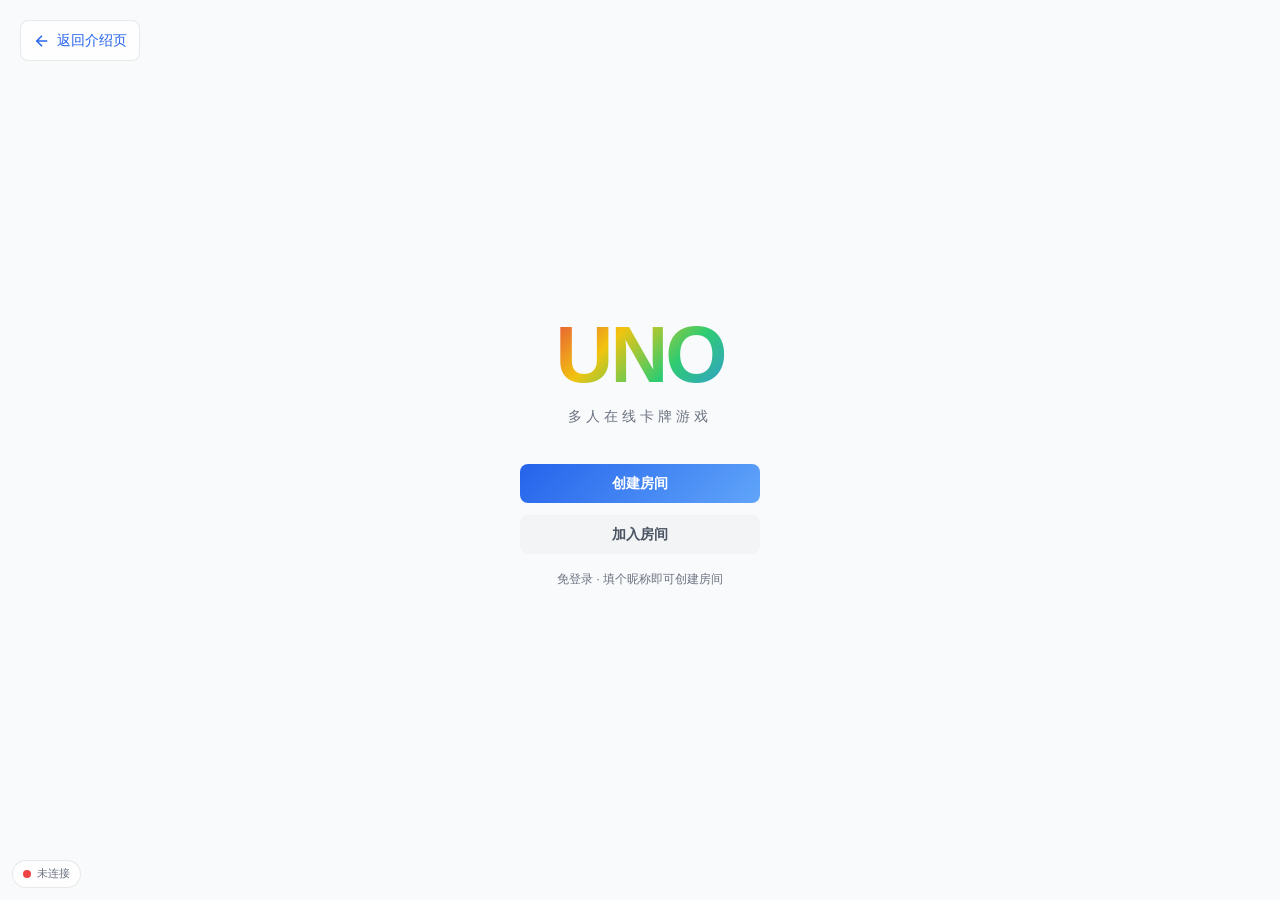
==== public/index.html @ 4d468d10 "feat: 重构为 Cloudflare Worker 结构，配置 uno.mobaixingyao.dpdns.org 域名（含 Durable Object 房间）" ====
<!DOCTYPE html>
<html lang="zh-CN">
<head>
    <script src="js/theme-preinit.js?v=1"></script>
    <link rel="stylesheet" href="css/theme-light.css?v=4">
    <link rel="stylesheet" href="css/theme-dark.css?v=7">
<meta charset="UTF-8">
<script src="js/page-load.js?v=6"></script>
<meta name="viewport" content="width=device-width, initial-scale=1.0">
<title>UNO 多人在线卡牌游戏</title>
<link rel="icon" type="image/png" href="assets/favicon.jpg">
<link rel="stylesheet" href="css/common.css?v=9">
<link rel="stylesheet" href="css/uno.css?v=2">
</head>
<body>
<div class="beijing"></div>
<div class="background"></div>

<a href="creative.html" class="page-back">
  <svg viewBox="0 0 24 24" fill="none" stroke="currentColor" stroke-width="2">
    <line x1="19" y1="12" x2="5" y2="12"/>
    <polyline points="12 19 5 12 12 5"/>
  </svg>
  <span>返回介绍页</span>
</a>

<!-- ============ START SCREEN ============ -->
<div id="startScreen" class="screen active">
  <div class="logo-container">
    <div class="logo-uno">UNO</div>
    <div class="logo-sub">多人在线卡牌游戏</div>
  </div>
  <div class="start-buttons">
    <button class="btn btn-primary" onclick="showCreateScreen()">创建房间</button>
    <button class="btn btn-secondary" onclick="showJoinScreen()">加入房间</button>
  </div>
  <div class="start-hint" id="startHint"></div>
</div>

<!-- ============ CREATE SCREEN ============ -->
<div id="createScreen" class="screen">
  <div class="uno-card">
    <div class="uno-card-title">创建房间</div>
    <div class="uno-form-group">
      <label>你的昵称</label>
      <input type="text" id="createNickname" placeholder="输入昵称" maxlength="10">
      <div class="uno-form-hint" id="createNicknameHint" style="display:none">使用注册用户名，无法修改</div>
    </div>
    <div class="uno-card-actions">
      <button class="btn btn-primary" onclick="createRoom()">创建</button>
      <button class="btn btn-secondary" onclick="showStartScreen()">返回</button>
    </div>
  </div>
</div>

<!-- ============ JOIN SCREEN ============ -->
<div id="joinScreen" class="screen">
  <div class="uno-card">
    <div class="uno-card-title">加入房间</div>
    <div class="uno-form-group">
      <label>房间代码</label>
      <input type="text" id="joinRoomCode" placeholder="输入6位房间代码" maxlength="6" style="text-transform:uppercase;letter-spacing:4px;text-align:center;font-size:1.2rem">
    </div>
    <div class="uno-form-group">
      <label>你的昵称</label>
      <input type="text" id="joinNickname" placeholder="输入昵称" maxlength="10">
      <div class="uno-form-hint" id="joinNicknameHint" style="display:none">使用注册用户名</div>
    </div>
    <div class="uno-card-actions">
      <button class="btn btn-primary" onclick="joinRoom()">加入</button>
      <button class="btn btn-secondary" onclick="showStartScreen()">返回</button>
    </div>
  </div>
</div>

<!-- ============ LOBBY SCREEN ============ -->
<div id="lobbyScreen" class="screen">
  <div class="uno-card">
    <div class="uno-card-title">游戏大厅</div>
    <div class="lobby-room-code" id="lobbyRoomCode">------</div>
    <div class="lobby-hint">将房间代码分享给好友即可加入</div>
    <div class="lobby-hint">加入房间无需注册</div>
    <button class="btn btn-copy-link" style="width:100%;margin-bottom:12px" onclick="copyRoomLink()">
      <span id="copyLinkText">复制房间链接</span>
    </button>
    <div class="lobby-players" id="lobbyPlayers"></div>
    <div class="uno-card-actions">
      <button class="btn btn-primary" id="startGameBtn" onclick="startGame()" disabled>开始游戏 (至少2人)</button>
      <button class="btn btn-danger" onclick="leaveLobby()">离开房间</button>
    </div>
  </div>
</div>

<!-- ============ GAME SCREEN ============ -->
<div id="gameScreen" class="screen">
  <div class="game-topbar">
    <a href="creative.html" class="game-back">
      <svg viewBox="0 0 24 24" fill="none" stroke="currentColor" stroke-width="2">
        <line x1="19" y1="12" x2="5" y2="12"/>
        <polyline points="12 19 5 12 12 5"/>
      </svg>
      <span>首页</span>
    </a>
    <div class="game-info">
      <div class="game-info-item">
        <span>方向:</span>
        <span class="direction-indicator" id="directionIndicator">&#10227;</span>
      </div>
      <div class="game-info-item">
        <span>当前颜色:</span>
        <span class="current-color-dot" id="currentColorDot"></span>
      </div>
      <div class="game-info-item" id="turnInfo">等待中...</div>
    </div>
    <div class="game-topbar-spacer">
      <div class="last-action" id="lastAction"></div>
      <button class="btn btn-secondary" style="padding:6px 14px;font-size:12px" onclick="leaveGame()">退出</button>
    </div>
  </div>

  <div id="spectatorBanner" class="spectator-banner" style="display:none">
    <svg viewBox="0 0 24 24" fill="none" stroke="currentColor" stroke-width="2" width="16" height="16"><path d="M1 12s4-8 11-8 11 8 11 8-4 8-11 8-11-8-11-8z"/><circle cx="12" cy="12" r="3"/></svg>
    <span>观战模式</span>
  </div>

  <div class="opponents-area" id="opponentsArea"></div>

  <div class="center-area">
    <div class="pile">
      <div class="draw-pile" id="drawPile" onclick="drawCard()">
        <div class="card card-back"></div>
        <div class="card card-back"></div>
        <div class="card card-back"></div>
      </div>
      <div class="pile-label">摸牌堆 (<span id="drawPileCount">0</span>)</div>
    </div>
    <div class="pile">
      <div class="discard-pile" id="discardPile"></div>
      <div class="pile-label">弃牌堆</div>
    </div>
  </div>

  <div class="player-area" id="playerArea">
    <div id="specHandNav" class="spec-hand-nav" style="display:none">
      <button class="spec-nav-btn" onclick="specNavPrev()" id="specNavPrevBtn">&#9664;</button>
      <span class="spec-nav-label" id="specNavLabel">玩家</span>
      <button class="spec-nav-btn" onclick="specNavNext()" id="specNavNextBtn">&#9654;</button>
    </div>
    <div class="player-hand-wrapper">
      <div class="player-hand" id="playerHand"></div>
    </div>
    <div class="player-actions">
      <button class="btn btn-uno" id="unoBtn" onclick="callUno()" disabled>UNO!</button>
    </div>
  </div>
</div>

<!-- ============ END SCREEN ============ -->
<div id="endScreen" class="screen">
  <div class="uno-card" style="text-align:center">
    <div class="uno-card-title" id="endTitle">游戏结束</div>
    <div class="end-winner" id="endWinner"></div>
    <div class="end-scores" id="endScores"></div>
    <div class="uno-card-actions">
      <button class="btn btn-primary" onclick="playAgain()">再来一局</button>
      <button class="btn btn-secondary" onclick="backToStart()">返回首页</button>
    </div>
  </div>
</div>

<!-- ============ COLOR MODAL ============ -->
<div class="color-modal-overlay" id="colorModal">
  <div class="color-modal">
    <div class="color-modal-title">选择颜色</div>
    <div class="color-choices">
      <button class="color-choice color-choice-red" onclick="chooseColor('red')">红色</button>
      <button class="color-choice color-choice-yellow" onclick="chooseColor('yellow')">黄色</button>
      <button class="color-choice color-choice-green" onclick="chooseColor('green')">绿色</button>
      <button class="color-choice color-choice-blue" onclick="chooseColor('blue')">蓝色</button>
    </div>
  </div>
</div>

<!-- ============ SPECTATOR SIDEBAR ============ -->
<div class="spectator-sidebar" id="spectatorSidebar">
  <div class="spectator-sidebar-header">
    <div class="spectator-sidebar-title">
      <svg viewBox="0 0 24 24" fill="none" stroke="currentColor" stroke-width="2" width="16" height="16"><path d="M1 12s4-8 11-8 11 8 11 8-4 8-11 8-11-8-11-8z"/><circle cx="12" cy="12" r="3"/></svg>
      观战面板
    </div>
    <button class="spectator-sidebar-close" onclick="collapseSpectatorSidebar()" title="收起面板">&#9664;</button>
  </div>
  <div class="spectator-sidebar-body" id="spectatorSidebarBody"></div>
</div>

<!-- 侧边栏展开按钮 -->
<div class="spec-sidebar-open-btn" id="specSidebarOpenBtn" onclick="expandSpectatorSidebar()" title="展开观战面板">&#9654;</div>

<!-- ============ TOAST CONTAINER ============ -->
<div class="toast-container" id="toastContainer"></div>

<!-- ============ CONNECTION STATUS ============ -->
<div class="connection-status" id="connectionStatus">
  <span class="status-dot disconnected"></span>
  <span>未连接</span>
</div>

<!-- ============ SPECTATOR VIEW TOGGLE (mobile) ============ -->
<button class="spec-view-toggle" id="specViewToggle" onclick="toggleSpectatorSidebar()" style="display:none">
  <svg viewBox="0 0 24 24" fill="none" stroke="currentColor" stroke-width="2" width="14" height="14"><path d="M1 12s4-8 11-8 11 8 11 8-4 8-11 8-11-8-11-8z"/><circle cx="12" cy="12" r="3"/></svg>
  观战
</button>

<script src="js/uno.js?v=2"></script>
<script src="js/theme.js"></script>
</body>
</html>
---- public/css/theme-light.css ----
/* =====================================================
   全站亮色主题变量
   说明：仅保存亮色调色板与主题级变量；页面布局仍在各自 CSS 中维护。
   ===================================================== */

:root,
html[data-theme="light"] {
  color-scheme: light;

  /* 主色调 - 蓝色系（common.css 组件使用） */
  --primary: #2563EB;
  --primary-dark: #1D4ED8;
  --primary-light: #60A5FA;
  --primary-bg: rgba(37, 99, 235, 0.1);

  /* legacy / article style.css 变量 */
  --primary-color: #2563EB;
  --secondary-color: #ec4899;
  --glass-bg: rgba(255, 255, 255, 0.1);
  --glass-border: rgba(255, 255, 255, 0.2);
  --shadow: 0 8px 32px rgba(0, 0, 0, 0.1);
  --bg-primary: rgba(255, 255, 255, 0.9);
  --bg-secondary: rgba(248, 248, 252, 0.95);
  --border-color: rgba(0, 0, 0, 0.1);
  --moboxsvg-color:rgb(0, 0, 0);

  /* 功能色 */
  --danger: #EF4444;
  --danger-dark: #DC2626;
  --success: #10B981;
  --warning: #F59E0B;

  /* 文字色 */
  --text-primary: #111827;
  --text-secondary: #4B5563;
  --text-muted: #6B7280;
  --text-light: #9CA3AF;

  /* 背景色 */
  --bg-page: rgba(249, 250, 251, 0.75);
  --bg-overlay: rgba(255, 255, 255, 0.497);
  --bg-mask: rgba(0, 0, 0, 0.4);
  --bg-card: rgba(255, 255, 255, 0.72);
  --bg-card-glass: rgb(255, 255, 255);
  --bg-card-solid: rgba(255, 255, 255, 0.95);
  --bg-input: rgba(255, 255, 255, 0.8);
  --bg-hover: rgba(37, 99, 235, 0.05);
  --bg-hover-strong: rgba(37, 99, 235, 0.10);

  /* 强调色 */
  --accent-blue: #60A5FA;
  --accent-purple: #2563EB;
  --accent-cyan: #25d9e7;

  /* 边框 */
  --border-light: rgba(226, 228, 228, 0.788);
  --border-default: #E5E7EB;
  --border-focus: rgba(37, 99, 235, 1);

  /* 阴影 */
  --shadow-sm: 0 1px 3px rgba(0, 0, 0, 0.05);
  --shadow-md: 0 4px 12px rgba(0, 0, 0, 0.08);
  --shadow-lg: 0 8px 32px rgba(0, 0, 0, 0.1);
  --shadow-primary: 0 4px 12px rgba(37, 99, 235, 0.35);

  /* 间距/圆角 */
  --radius-sm: 6px;
  --radius-md: 8px;
  --radius-lg: 12px;
  --radius-xl: 16px;
}
---- public/css/theme-dark.css ----
/* =====================================================
   全站暗黑模式样式
   通过 html[data-theme="dark"] 生效；跟随系统由 javascript/theme.js 决定实际 data-theme。
   ===================================================== */

html[data-theme="dark"] {
  color-scheme: dark;

  /* 主色调 - 蓝色 */
  --primary: #3B82F6;
  --primary-dark: #2563EB;
  --primary-light: #93C5FD;
  --primary-bg: rgba(59, 130, 246, 0.15);

  /* 强调色 */
  --accent-blue: #60A5FA;
  --accent-purple: #3B82F6;
  --accent-cyan: #25d9e7;

  /* legacy / article style.css 变量 */
  --primary-color: #3B82F6;
  --secondary-color: #f472b6;
  --glass-bg: rgba(10, 10, 10, 0.72);
  --glass-border: rgba(255, 255, 255, 0.1);
  --shadow: 0 8px 32px rgba(0, 0, 0, 0.3);
  --bg-primary: rgba(17, 17, 19, 0.95);
  --bg-secondary: rgba(10, 10, 10, 0.95);
  --border-color: rgba(255, 255, 255, 0.1);
  --moboxsvg-color:rgb(255, 255, 255);
  /* 功能色 */
  --danger: #f87171;
  --danger-dark: #ef4444;
  --success: #34d399;
  --warning: #fbbf24;

  /* 文字色 */
  --text-primary: #f8fafc;
  --text-secondary: #cbd5e1;
  --text-muted: #94a3b8;
  --text-light: rgba(255, 255, 255, 0.55);

  /* 背景色 - 半透明以允许背景图片透出（与亮色模式 0.75 透明度一致） */
  --bg-page: rgba(15, 23, 42, 0.85);
  --bg-mask-opacity: 0.3;
  --bg-mask: hsl(222 47% 11% / var(--bg-mask-opacity));
  --bg-overlay: var(--bg-mask);
  --bg-card: rgba(41, 44, 50, 0.877);
  --bg-card-glass: rgba(41, 44, 50, 0.904);
  --bg-card-solid: rgba(30, 41, 59, 0.8);
  --bg-input: #1E293B;
  --bg-hover: rgba(255, 255, 255, 0.06);
  --bg-hover-strong: rgba(255, 255, 255, 0.10);
  --bg-card-transparent:rgba(51, 65, 85, 0.51);

  /* 边框 */
  --border-light: rgba(255, 255, 255, 0.08);
  --border-default: rgba(255, 255, 255, 0.12);
  --border-focus: var(--primary);

  /* 阴影 */
  --shadow-sm: 0 4px 6px -1px rgb(0 0 0 / 0.18), 0 2px 4px -2px rgb(0 0 0 / 0.14);
  --shadow-md: 0 10px 15px -3px rgb(0 0 0 / 0.2), 0 4px 6px -4px rgb(0 0 0 / 0.16);
  --shadow-lg: 0 20px 25px -5px rgb(0 0 0 / 0.22), 0 8px 10px -6px rgb(0 0 0 / 0.18);
  --shadow-primary: 0 10px 15px -3px rgb(59 130 246 / 0.25);
}

html[data-theme="dark"] {
  background-color: rgb(23, 25, 28);
  color: var(--text-primary);
}

html[data-theme="dark"] body {
  background-color: rgb(23, 25, 28);
  color: var(--text-primary);
}

html[data-theme="dark"] .background::before {
  background-color: transparent;
  background-image: none;
}

html[data-theme="dark"] .background::after {
  background-color: rgba(15, 23, 42, 0.5);
  background-image: none;
}

html[data-theme="dark"] .btn-secondary {
  background-color: var(--bg-card);
  color: var(--text-secondary);
}

html[data-theme="dark"] .btn-secondary:hover {
  background-color: var(--bg-input);
}

html[data-theme="dark"] input,
html[data-theme="dark"] textarea,
html[data-theme="dark"] select {
  color: var(--text-primary);
  background-color: var(--bg-input);
  border-color: var(--border-default);
}

html[data-theme="dark"] input::placeholder,
html[data-theme="dark"] textarea::placeholder {
  color: var(--text-muted);
}

html[data-theme="dark"] ::selection {
  background: rgba(59, 130, 246, 0.35);
  color: #fff;
}

html[data-theme="dark"] ::-webkit-scrollbar-track {
  background: rgba(255, 255, 255, 0.05);
}

html[data-theme="dark"] ::-webkit-scrollbar-thumb {
  background: rgba(255, 255, 255, 0.18);
}

html[data-theme="dark"] ::-webkit-scrollbar-thumb:hover {
  background: rgba(255, 255, 255, 0.28);
}

/* 常见内容容器补强 */
html[data-theme="dark"] .card,
html[data-theme="dark"] .article-card,
html[data-theme="dark"] .comment-item,
html[data-theme="dark"] .message-card,
html[data-theme="dark"] .upload-form,
html[data-theme="dark"] .editor-preview-pane,
html[data-theme="dark"] .file-dropzone,
html[data-theme="dark"] .login-container {
  background-color: var(--bg-card);
  border-color: var(--border-default);
  color: var(--text-primary);
}

/* 文章内容区去除背景遮罩 */
html[data-theme="dark"] .article-wrapper,
html[data-theme="dark"] .article-body,
html[data-theme="dark"] .article-content,
html[data-theme="dark"] .markdown-content {
  background: transparent !important;
  border-color: transparent;
  color: var(--text-primary);
}

html[data-theme="dark"] .hljs,
html[data-theme="dark"] pre,
html[data-theme="dark"] code {
  background-color: var(--bg-input);
  color: var(--text-primary);
}

html[data-theme="dark"] blockquote {
  background: var(--primary-bg);
  border-left-color: var(--primary);
  color: var(--text-secondary);
}
---- public/css/common.css ----
/* =====================================================
   公共基础样式 - 全站通用
   包含：字体、重置、背景层、通用组件、CSS变量
   ===================================================== */

/* -------------------- CSS 变量 -------------------- */
/* 主题变量已拆分到 /css/theme-light.css 与 /css/theme-dark.css。 */

/* -------------------- 字体 -------------------- */
@font-face {
    font-family: 'Kosugi Maru';
    src: url('../assets/fonts/main-font.ttf') format('truetype');
    font-weight: normal;
    font-style: normal;
    font-display: swap;
}

/* -------------------- 基础重置 -------------------- */
* {
    margin: 0;
    padding: 0;
    box-sizing: border-box;
}

html {
    overflow-x: hidden;
}

body {
    font-family: 'Kosugi Maru', -apple-system, BlinkMacSystemFont, 'Segoe UI', Roboto, 'Helvetica Neue', Arial, sans-serif;
    min-height: 100vh;
    min-width: 100vw;
    color: var(--text-primary);
    line-height: 1.6;
    overflow-x: hidden;
    background-color: rgb(249, 250, 251);
}

a {
    color: inherit;
    text-decoration: none;
}

button {
    font-family: inherit;
}

/* -------------------- 背景层 -------------------- */
.beijing {
    position: fixed;
    top: 0;
    left: 0;
    width: 100%;
    height: 100%;
    background-size: cover;
    background-position: center;
    background-repeat: no-repeat;
    z-index: -3;
    pointer-events: none;
}

.background {
    position: fixed;
    top: 0;
    left: 0;
    width: 100%;
    height: 100%;
    z-index: -1;
    pointer-events: none;
}

.background::before {
    content: '';
    position: absolute;
    top: 0;
    left: 0;
    width: 100%;
    height: 100%;
    background-color: var(--bg-overlay);
    z-index: -2;
    transition: background-color 0.3s ease;
}

.background::after {
    content: '';
    position: absolute;
    top: 0;
    left: 0;
    width: 100%;
    height: 100%;
    background: var(--bg-page);
    z-index: -1;
    transition: background-color 0.3s ease;
}

/* -------------------- 通用工具类 -------------------- */
.hidden {
    display: none !important;
}

/* -------------------- 页面头部 -------------------- */
.page-header {
    display: flex;
    align-items: center;
    justify-content: space-between;
    gap: 16px;
    margin-bottom: 24px;
    padding: 16px 20px;
    background-color: var(--bg-card);
    border-radius: var(--radius-md);
    border: 2px solid var(--border-light);
}

.page-title {
    font-size: 1.5rem;
    font-weight: 700;
    color: var(--text-primary);
    text-align: center;
}

.back-link {
    display: inline-flex;
    align-items: center;
    gap: 6px;
    color: var(--primary);
    font-size: 0.9rem;
    font-weight: 500;
    padding: 8px 12px;
    border-radius: var(--radius-md);
    transition: color 0.2s ease, background-color 0.2s ease;
}

.back-link svg {
    width: 18px;
    height: 18px;
}

.back-link:hover {
    color: var(--primary-dark);
    background-color: var(--primary-bg);
}

/* -------------------- 通用按钮 -------------------- */
.btn {
    display: inline-flex;
    align-items: center;
    justify-content: center;
    gap: 6px;
    padding: 10px 18px;
    border: none;
    border-radius: var(--radius-md);
    font-size: 0.9rem;
    font-weight: 600;
    cursor: pointer;
    transition: transform 0.2s ease, box-shadow 0.2s ease, background-color 0.2s ease;
}

.btn:hover {
    transform: translateY(-1px);
}

.btn svg {
    width: 18px;
    height: 18px;
}

.btn-primary {
    background: linear-gradient(135deg, var(--primary), var(--primary-light));
    color: #fff;
}

.btn-primary:hover {
    box-shadow: var(--shadow-primary);
}

.btn-danger {
    background-color: var(--danger);
    color: #fff;
}

.btn-danger:hover {
    background-color: var(--danger-dark);
}

.btn-secondary {
    background-color: rgba(243, 244, 246, 1);
    color: var(--text-secondary);
}

.btn-secondary:hover {
    background-color: rgba(229, 231, 235, 1);
}

/* 图标按钮 */
.btn-icon {
    display: inline-flex;
    align-items: center;
    justify-content: center;
    width: 36px;
    height: 36px;
    border: none;
    border-radius: var(--radius-md);
    cursor: pointer;
    transition: background-color 0.2s ease;
}

.btn-icon svg {
    width: 18px;
    height: 18px;
}

.btn-icon-edit {
    background-color: var(--primary-bg);
    color: var(--primary);
}

.btn-icon-edit:hover {
    background-color: color-mix(in srgb, var(--primary) 20%, transparent);
}

.btn-icon-delete {
    background-color: rgba(239, 68, 68, 0.1);
    color: var(--danger);
}

.btn-icon-delete:hover {
    background-color: rgba(239, 68, 68, 0.2);
}

/* -------------------- 通用表单 -------------------- */
.form-group {
    margin-bottom: 16px;
}

.form-group label {
    display: block;
    font-size: 0.85rem;
    font-weight: 600;
    color: var(--text-secondary);
    margin-bottom: 6px;
}

.form-input,
.form-textarea {
    width: 100%;
    padding: 10px 12px;
    border: 2px solid var(--border-light);
    border-radius: var(--radius-md);
    font-size: 0.9rem;
    font-family: inherit;
    color: var(--text-primary);
    background-color: var(--bg-input);
    outline: none;
    transition: border-color 0.2s ease, box-shadow 0.2s ease;
}

.form-input:focus,
.form-textarea:focus {
    border-color: var(--border-focus);
    box-shadow: 0 0 0 3px color-mix(in srgb, var(--primary) 15%, transparent);
}

.form-textarea {
    resize: vertical;
    min-height: 120px;
}

/* -------------------- 通用卡片容器 -------------------- */
.card {
    background-color: var(--bg-card);
    border-radius: var(--radius-lg);
    border: 2px solid var(--border-light);
    box-shadow: var(--shadow-md);
    overflow: hidden;
}

/* -------------------- 通用表格 -------------------- */
.data-table {
    width: 100%;
    border-collapse: collapse;
}

.data-table thead {
    background-color: var(--primary-bg);
}

.data-table th {
    padding: 14px 16px;
    text-align: left;
    font-size: 0.85rem;
    font-weight: 600;
    color: var(--primary);
    border-bottom: 2px solid var(--border-light);
}

.data-table td {
    padding: 12px 16px;
    border-bottom: 1px solid var(--border-default);
    vertical-align: middle;
}

.data-table tbody tr:hover {
    background-color: var(--bg-hover);
}

.data-table tbody tr:last-child td {
    border-bottom: none;
}

/* -------------------- 通用弹窗 -------------------- */
.modal-overlay {
    position: fixed;
    top: 0;
    left: 0;
    width: 100%;
    height: 100%;
    background-color: rgba(10, 10, 10, 0.6);
    display: flex;
    align-items: center;
    justify-content: center;
    z-index: 1000;
    padding: 20px;
}

.modal-content {
    background-color: var(--bg-card-solid);
    border-radius: var(--radius-lg);
    border: 2px solid var(--border-light);
    width: 100%;
    max-width: 600px;
    max-height: 90vh;
    overflow-y: auto;
    box-shadow: var(--shadow-lg);
}

.modal-small {
    max-width: 400px;
}

.modal-header {
    display: flex;
    align-items: center;
    justify-content: space-between;
    padding: 16px 20px;
    border-bottom: 1px solid var(--border-default);
}

.modal-header h2 {
    font-size: 1.1rem;
    font-weight: 600;
    color: var(--text-primary);
}

.modal-close {
    display: flex;
    align-items: center;
    justify-content: center;
    width: 32px;
    height: 32px;
    border: none;
    background: transparent;
    cursor: pointer;
    color: var(--text-muted);
    border-radius: var(--radius-md);
    transition: background-color 0.2s ease;
}

.modal-close:hover {
    background-color: var(--bg-hover);
}

.modal-close svg {
    width: 20px;
    height: 20px;
}

.modal-actions {
    display: flex;
    justify-content: flex-end;
    gap: 10px;
    padding: 16px 20px;
    border-top: 1px solid var(--border-default);
}

.modal-text {
    padding: 20px;
    font-size: 0.9rem;
    color: var(--text-muted);
}

/* -------------------- 通用空状态/加载 -------------------- */
.empty-state {
    text-align: center;
    padding: 60px 20px;
    background-color: var(--bg-card);
    border-radius: var(--radius-lg);
    border: 2px solid var(--border-light);
}

.empty-state svg {
    width: 64px;
    height: 64px;
    color: var(--text-light);
    margin-bottom: 16px;
}

.empty-state p {
    font-size: 1rem;
    color: var(--text-muted);
    margin-bottom: 16px;
}

.loading-spinner {
    width: 40px;
    height: 40px;
    border: 3px solid color-mix(in srgb, var(--primary) 20%, transparent);
    border-top-color: var(--primary);
    border-radius: 50%;
    animation: spin 1s linear infinite;
    margin: 0 auto 16px;
}

@keyframes spin {
    to { transform: rotate(360deg); }
}

/* -------------------- 页面加载效果 -------------------- */
/* 顶部进度条 */
.page-loading-bar {
    position: fixed;
    top: 0;
    left: 0;
    width: 0%;
    height: 3px;
    background: linear-gradient(90deg, var(--primary), var(--primary-light), var(--primary));
    background-size: 200% 100%;
    z-index: 99999;
    transition: width 0.3s ease;
    box-shadow: 0 0 8px color-mix(in srgb, var(--primary) 50%, transparent);
}

.page-loading-bar.loading {
    width: 70%;
    transition: width 1.2s cubic-bezier(0.4, 0, 0.2, 1);
    animation: page-loading-shimmer 1.5s linear infinite;
}

.page-loading-bar.finishing {
    width: 100%;
    transition: width 0.3s ease;
    animation: none;
}

.page-loading-bar.done {
    opacity: 0;
    transition: opacity 0.4s ease 0.1s;
    animation: none;
}

@keyframes page-loading-shimmer {
    0% { background-position: 200% 0; }
    100% { background-position: -200% 0; }
}

/* 内容元素入场/退场动画（统一：opacity 50%→100% + 轻微上移，非线性缓动，≤1s） */

/* 加载阶段立即隐藏 body 下所有主要内容，避免脚本标记前的闪烁 */
html[data-page-state="loading"] body > :not(.beijing):not(.background):not(.dock-nav):not(.page-loading-bar):not(script):not(style):not(link) {
    opacity: 0;
}

.page-transition-target {
    transition: opacity 0.6s cubic-bezier(0.22, 1, 0.36, 1),
                transform 0.6s cubic-bezier(0.22, 1, 0.36, 1);
}

html[data-page-state="revealing"] .page-transition-target {
    opacity: 0.5;
    transform: translateY(16px);
}

html[data-page-state="revealing"] .page-transition-target.is-revealed {
    opacity: 1;
    transform: translateY(0);
}

html[data-page-state="ready"] .page-transition-target {
    opacity: 1;
    transform: translateY(0);
}

html[data-page-state="leaving"] .page-transition-target {
    opacity: 0;
    transform: translateY(-16px);
    transition: opacity 0.2s cubic-bezier(0.22, 1, 0.36, 1),
                transform 0.2s cubic-bezier(0.22, 1, 0.36, 1);
}

/* 保留旧类名兼容，避免外部依赖 page-fadein 的页面失效 */
@keyframes page-fadein-anim {
    from {
        opacity: 0.5;
        transform: translateY(16px);
    }
    to {
        opacity: 1;
        transform: translateY(0);
    }
}

.page-fadein {
    animation: page-fadein-anim 0.6s cubic-bezier(0.22, 1, 0.36, 1) both;
}

/* -------------------- 减少动画偏好 -------------------- */
@media (prefers-reduced-motion: reduce) {
    .page-loading-bar,
    .page-loading-bar.loading,
    .page-loading-bar.finishing {
        animation: none !important;
        transition: width 0.15s ease !important;
    }

    .page-loading-bar.done {
        transition: opacity 0.1s ease !important;
    }

    .page-fadein {
        animation: none !important;
        opacity: 1 !important;
        transform: none !important;
    }

    html[data-page-state="loading"] body > :not(.beijing):not(.background):not(.dock-nav):not(.page-loading-bar):not(script):not(style):not(link),
    .page-transition-target,
    html[data-page-state="revealing"] .page-transition-target,
    html[data-page-state="revealing"] .page-transition-target.is-revealed,
    html[data-page-state="ready"] .page-transition-target,
    html[data-page-state="leaving"] .page-transition-target {
        transform: none !important;
        transition: opacity 0.15s ease !important;
    }
}

/* -------------------- 响应式 -------------------- */
@media (max-width: 768px) {
    .page-header {
        flex-wrap: wrap;
        gap: 12px;
    }

    .page-title {
        order: -1;
        width: 100%;
        margin-bottom: 4px;
    }

    .modal-content {
        max-width: 100%;
        margin: 10px;
    }
}
---- public/css/uno.css ----
/* ===================== UNO 特有样式 - 与全站风格一致 ===================== */
:root{
  --uno-red:#E74C3C;
  --uno-yellow:#F1C40F;
  --uno-green:#2ECC71;
  --uno-blue:#3498DB;
  --spectator-sidebar-left:8px;
  --spectator-sidebar-width:260px;
  --spectator-sidebar-gap:16px;
}

html,body{width:100%;height:100%;overflow:hidden}
body{font-family:'Kosugi Maru',-apple-system,BlinkMacSystemFont,'Segoe UI','PingFang SC','Microsoft YaHei',sans-serif}

button,input{font-family:inherit;outline:none}
input{width:100%;padding:10px 12px;border:2px solid var(--border-light);border-radius:var(--radius-md);font-size:0.95rem;color:var(--text-primary);background-color:var(--bg-input);transition:border-color 0.2s ease,box-shadow 0.2s ease}
input:focus{border-color:var(--border-focus);box-shadow:0 0 0 3px rgba(37,99,235,0.15);background-color:var(--bg-input)}
input::placeholder{color:var(--text-light)}
input[readonly]{background-color:var(--bg-card);color:var(--text-muted);cursor:not-allowed;border-color:var(--border-light)}
input[readonly]:focus{border-color:var(--border-light);box-shadow:none}

/* 表单提示 */
.uno-form-hint{font-size:0.75rem;color:var(--text-muted);margin-top:6px}

/* 开始界面提示 */
.start-hint{font-size:0.78rem;color:var(--text-muted);text-align:center;margin-top:16px;line-height:1.5}

/* 页面容器 */
.page-container{position:absolute;inset:0;display:flex;align-items:center;justify-content:center;padding:20px}

/* 返回链接 */
.page-back{position:fixed;top:20px;left:20px;z-index:100;display:inline-flex;align-items:center;gap:6px;color:var(--primary);font-size:0.9rem;font-weight:500;padding:8px 12px;border-radius:var(--radius-md);background-color:var(--bg-card);border:1px solid var(--border-light);transition:all 0.2s ease}
.page-back:hover{background-color:var(--primary-bg);color:var(--primary-dark)}
.page-back svg{width:18px;height:18px}

/* 屏幕切换 */
.screen{position:absolute;inset:0;display:flex;flex-direction:column;align-items:center;justify-content:center;transition:opacity 0.3s ease,transform 0.3s ease;opacity:0;pointer-events:none;transform:scale(0.98)}
.screen.active{opacity:1;pointer-events:auto;transform:scale(1)}

/* 卡片面板 */
.uno-card{background-color:var(--bg-card);border:2px solid var(--border-light);border-radius:var(--radius-xl);padding:40px;width:420px;max-width:90vw;box-shadow:var(--shadow-md);backdrop-filter:blur(10px);-webkit-backdrop-filter:blur(10px)}
.uno-card-title{font-size:1.4rem;font-weight:700;color:var(--text-primary);margin-bottom:24px;text-align:center}
.uno-card-actions{display:flex;flex-direction:column;gap:12px}

/* Logo */
.logo-container{text-align:center;margin-bottom:36px}
.logo-uno{font-size:80px;font-weight:900;letter-spacing:-3px;background:linear-gradient(135deg,var(--uno-red),var(--uno-yellow),var(--uno-green),var(--uno-blue));-webkit-background-clip:text;-webkit-text-fill-color:transparent;background-clip:text;line-height:1.1}
.logo-sub{font-size:14px;color:var(--text-muted);margin-top:6px;letter-spacing:4px;text-transform:uppercase}

/* 表单 */
.uno-form-group{margin-bottom:18px}
.uno-form-group label{display:block;font-size:0.85rem;font-weight:600;color:var(--text-secondary);margin-bottom:6px}

/* 大厅 */
.lobby-room-code{font-size:32px;font-weight:800;color:var(--primary);text-align:center;margin:16px 0;letter-spacing:4px;user-select:all}
.lobby-hint{font-size:13px;color:var(--text-muted);text-align:center;margin-bottom:20px}
.lobby-players{display:flex;flex-direction:column;gap:8px;margin-bottom:20px}
.lobby-player{display:flex;align-items:center;gap:12px;padding:10px 14px;background-color:var(--bg-input);border-radius:var(--radius-md);border:1px solid var(--border-light)}
.lobby-player-avatar{width:36px;height:36px;border-radius:50%;display:flex;align-items:center;justify-content:center;font-weight:700;font-size:14px;color:#fff;flex-shrink:0}
.lobby-player-name{font-size:14px;font-weight:500;color:var(--text-primary)}
.lobby-player-tag{font-size:11px;color:var(--primary);margin-left:auto;font-weight:600}
.btn-copy-link{background-color:var(--primary-bg);color:var(--primary);border:1px solid var(--primary-light)}
.btn-copy-link:hover{background-color:var(--primary);color:#fff;border-color:var(--primary)}

/* 观战横幅 */
.spectator-banner{display:flex;align-items:center;justify-content:center;gap:6px;padding:6px 16px;background-color:var(--primary-bg);color:var(--primary);border:1px solid var(--primary-light);border-radius:var(--radius-md);font-size:0.85rem;font-weight:600;flex-shrink:0}

/* 观战者侧边栏 */
.spectator-sidebar{position:fixed;left:var(--spectator-sidebar-left);top:64px;bottom:32px;width:var(--spectator-sidebar-width);background-color:var(--bg-card-solid);border:2px solid var(--border-light);border-radius:var(--radius-xl);z-index:80;display:none;flex-direction:column;overflow:hidden;box-shadow:var(--shadow-lg)}
.spectator-sidebar.visible{display:flex;transition:transform 0.25s ease,opacity 0.25s ease;transform:translateX(0);opacity:1}
.spectator-sidebar.collapsed{transform:translateX(calc(-100% - 16px));opacity:0}
.spectator-sidebar-header{padding:16px 14px;border-bottom:1px solid var(--border-light);display:flex;align-items:center;justify-content:space-between;flex-shrink:0}
.spectator-sidebar-title{font-size:14px;font-weight:700;color:var(--text-primary);display:flex;align-items:center;gap:6px}
.spectator-sidebar-close{background:none;border:none;color:var(--text-muted);cursor:pointer;font-size:18px;padding:2px 6px;border-radius:4px;transition:all 0.15s}
.spectator-sidebar-close:hover{background-color:var(--bg-input);color:var(--text-primary)}
.spectator-sidebar-body{flex:1;overflow-y:auto;padding:12px 0;scrollbar-width:thin;scrollbar-color:var(--border-light) transparent}
.spectator-sidebar-body::-webkit-scrollbar{width:4px}
.spectator-sidebar-body::-webkit-scrollbar-thumb{background:var(--border-light);border-radius:2px}
.spec-player-section{padding:16px 12px;border-bottom:1px solid var(--border-light)}
.spec-player-section:first-child{padding-top:12px}
.spec-player-header{display:flex;align-items:center;gap:8px;margin-bottom:12px;padding:6px 8px;border-radius:var(--radius-md);transition:all 0.15s;border:2px solid transparent}
.spec-player-header.selected{border-color:var(--primary);background-color:var(--primary-bg)}
.spec-player-avatar{width:28px;height:28px;border-radius:50%;display:flex;align-items:center;justify-content:center;font-weight:700;font-size:12px;color:#fff;flex-shrink:0}
.spec-player-name{font-size:13px;font-weight:600;color:var(--text-primary);flex:1;overflow:hidden;text-overflow:ellipsis;white-space:nowrap}
.spec-player-count{font-size:11px;color:var(--text-muted);font-weight:600}
.spec-player-active-dot{width:8px;height:8px;border-radius:50%;background:var(--success);flex-shrink:0;display:none}
.spec-player-header.active-turn .spec-player-active-dot{display:block;animation:pulse-uno 1s infinite}
.spec-player-cards{display:flex;flex-wrap:wrap;gap:6px;padding:2px 8px}
.spec-player-cards .card{width:36px;height:52px;border-radius:4px;font-size:0}
.spec-player-cards .card .card-value{font-size:14px}
.spec-player-cards .card .card-icon{font-size:11px}
.spec-player-cards .card .card-value-small,.spec-player-cards .card .card-value-small-br{display:none}

/* 侧边栏展开按钮（收缩时显示） */
.spec-sidebar-open-btn{position:fixed;left:8px;top:50%;transform:translateY(-50%);z-index:79;display:none;align-items:center;justify-content:center;width:32px;height:64px;background-color:var(--bg-card);border:1px solid var(--border-light);border-radius:0 var(--radius-md) var(--radius-md) 0;cursor:pointer;box-shadow:var(--shadow-md);transition:all 0.2s;color:var(--primary);font-size:16px}
.spec-sidebar-open-btn:hover{background-color:var(--primary-bg);width:36px}
.spec-sidebar-open-btn.visible{display:flex}

/* 观战者视角切换按钮（移动端） */
.spec-view-toggle{position:fixed;left:8px;bottom:48px;z-index:90;display:none;align-items:center;gap:4px;padding:8px 12px;background-color:var(--bg-card);border:1px solid var(--border-light);border-radius:var(--radius-md);font-size:12px;font-weight:600;color:var(--primary);cursor:pointer;box-shadow:var(--shadow-md);transition:all 0.2s}
.spec-view-toggle:hover{background-color:var(--primary-bg)}
.spec-view-toggle.active{background-color:var(--primary);color:#fff;border-color:var(--primary)}

/* 观战者手牌区域视角切换 */
.spec-hand-nav{display:flex;align-items:center;gap:8px;width:100%;justify-content:center}
.spec-nav-btn{display:flex;align-items:center;justify-content:center;width:36px;height:36px;border-radius:50%;background-color:var(--bg-card);border:2px solid var(--border-light);cursor:pointer;transition:all 0.15s;color:var(--text-secondary);font-size:18px;flex-shrink:0}
.spec-nav-btn:hover{background-color:var(--primary-bg);border-color:var(--primary);color:var(--primary)}
.spec-nav-btn:active{transform:scale(0.92)}
.spec-nav-label{font-size:13px;font-weight:600;color:var(--primary);min-width:80px;text-align:center}

/* 游戏屏幕 - 观战模式偏移 */
#gameScreen.spec-mode{padding-left:calc(var(--spectator-sidebar-left) + var(--spectator-sidebar-width) + var(--spectator-sidebar-gap));padding-top:12px}
#gameScreen.spec-mode.spec-sidebar-collapsed{padding-left:0}
#gameScreen.spec-mode .game-topbar{position:relative;z-index:85;min-height:40px}


/* 游戏屏幕 */
#gameScreen{padding:12px 20px 16px;justify-content:space-between;gap:0}

/* 开始页面按钮组 */
.start-buttons{display:flex;flex-direction:column;gap:12px;width:240px;max-width:90vw}

/* 玩家操作区 */
.player-actions{display:flex;justify-content:center;gap:8px;padding:4px 0}

/* 顶部栏 */
.game-topbar{display:flex;align-items:center;gap:14px;width:100%;padding:4px 0;flex-shrink:0}
.game-back{display:inline-flex;align-items:center;gap:4px;color:var(--primary);font-size:0.85rem;font-weight:500;padding:6px 10px;border-radius:var(--radius-md);background-color:var(--bg-card);border:1px solid var(--border-light);text-decoration:none;transition:all 0.2s ease;flex-shrink:0}
.game-back:hover{background-color:var(--primary-bg);color:var(--primary-dark)}
.game-back svg{width:16px;height:16px}
.game-info{display:flex;align-items:center;gap:14px;font-size:13px;color:var(--text-secondary);flex-wrap:wrap}
.game-topbar-spacer{margin-left:auto;display:flex;align-items:center;gap:10px}
.game-info-item{display:flex;align-items:center;gap:4px}
.direction-indicator{display:inline-flex;align-items:center;justify-content:center;width:28px;height:28px;border-radius:50%;background-color:var(--bg-input);border:1px solid var(--border-light);font-size:16px;color:var(--text-primary);transition:transform 0.5s ease}
.direction-indicator.ccw{transform:scaleX(-1)}
.current-color-dot{width:20px;height:20px;border-radius:50%;border:2px solid var(--border-default);transition:background 0.3s}
.last-action{font-size:12px;color:var(--warning);font-weight:500;max-width:220px;overflow:hidden;text-overflow:ellipsis;white-space:nowrap}

/* 对手区域 */
.opponents-area{display:flex;justify-content:center;gap:20px;width:100%;flex-shrink:0;min-height:90px;flex-wrap:wrap;padding:8px 0}
.opponent{display:flex;flex-direction:column;align-items:center;gap:4px;padding:10px 14px;border-radius:var(--radius-md);background-color:var(--bg-card);border:2px solid var(--border-light);transition:all 0.2s ease;position:relative}
.opponent.active-turn{border-color:var(--primary);box-shadow:0 0 0 2px rgba(37,99,235,0.2)}
.opponent-name{font-size:12px;color:var(--text-secondary);font-weight:500;max-width:90px;overflow:hidden;text-overflow:ellipsis;white-space:nowrap}
.opponent-cards{display:flex;justify-content:center}
.opponent-card-back{width:26px;height:38px;background-color:var(--bg-input);border-radius:4px;border:1px solid var(--border-light);margin-left:-8px;position:relative}
.opponent-card-back:first-child{margin-left:0}
.opponent-card-count{font-size:11px;color:var(--text-muted);font-weight:600}
.opponent-uno-badge{position:absolute;top:-5px;right:-5px;background:var(--danger);color:#fff;font-size:9px;font-weight:800;padding:2px 5px;border-radius:8px;animation:pulse-uno 1s infinite}
@keyframes pulse-uno{0%,100%{transform:scale(1)}50%{transform:scale(1.15)}}

/* 中央区域 */
.center-area{display:flex;align-items:center;justify-content:center;gap:32px;flex-shrink:0}
.pile{display:flex;flex-direction:column;align-items:center;gap:8px}
.pile-label{font-size:12px;color:var(--text-muted)}
.draw-pile{position:relative;cursor:pointer;transition:transform 0.2s ease;width:70px;height:100px}
.draw-pile:hover{transform:scale(1.05)}
.draw-pile:active{transform:scale(0.97)}
.draw-pile .card{position:absolute;top:0;left:0}
.draw-pile .card:nth-child(1){top:3px;left:3px}
.draw-pile .card:nth-child(2){top:1px;left:1px}
.discard-pile{position:relative;width:70px;height:100px}
.discard-pile .card{position:absolute;top:0;left:0}

/* 卡牌 */
.card{width:70px;height:100px;border-radius:8px;position:relative;display:flex;align-items:center;justify-content:center;font-weight:800;user-select:none;transition:transform 0.15s ease,box-shadow 0.15s ease;flex-shrink:0;box-shadow:var(--shadow-sm)}
.card-red{background:var(--uno-red);color:#fff}
.card-yellow{background:var(--uno-yellow);color:#1a1a1a}
.card-green{background:var(--uno-green);color:#fff}
.card-blue{background:var(--uno-blue);color:#fff}
.card-wild{background:linear-gradient(135deg,var(--uno-red) 25%,var(--uno-yellow) 25%,var(--uno-yellow) 50%,var(--uno-green) 50%,var(--uno-green) 75%,var(--uno-blue) 75%);color:#fff}
/* 暗黑模式下全站主题会覆盖通用 .card 背景；UNO 牌面颜色必须保持原样 */
html[data-theme="dark"] .card.card-red{background:var(--uno-red)!important;color:#fff!important}
html[data-theme="dark"] .card.card-yellow{background:var(--uno-yellow)!important;color:#1a1a1a!important}
html[data-theme="dark"] .card.card-green{background:var(--uno-green)!important;color:#fff!important}
html[data-theme="dark"] .card.card-blue{background:var(--uno-blue)!important;color:#fff!important}
html[data-theme="dark"] .card.card-wild{background:linear-gradient(135deg,var(--uno-red) 25%,var(--uno-yellow) 25%,var(--uno-yellow) 50%,var(--uno-green) 50%,var(--uno-green) 75%,var(--uno-blue) 75%)!important;color:#fff!important}
@media (prefers-color-scheme: dark){
  html[data-theme="auto"] .card.card-red{background:var(--uno-red)!important;color:#fff!important}
  html[data-theme="auto"] .card.card-yellow{background:var(--uno-yellow)!important;color:#1a1a1a!important}
  html[data-theme="auto"] .card.card-green{background:var(--uno-green)!important;color:#fff!important}
  html[data-theme="auto"] .card.card-blue{background:var(--uno-blue)!important;color:#fff!important}
  html[data-theme="auto"] .card.card-wild{background:linear-gradient(135deg,var(--uno-red) 25%,var(--uno-yellow) 25%,var(--uno-yellow) 50%,var(--uno-green) 50%,var(--uno-green) 75%,var(--uno-blue) 75%)!important;color:#fff!important}
}
.card-back{background-color:var(--bg-input);border:2px solid var(--border-light);box-shadow:none}
.card-back::after{content:'';position:absolute;inset:6px;border-radius:4px;border:2px solid var(--border-light)}
.card-value{font-size:28px;text-shadow:1px 1px 2px rgba(0,0,0,0.2);z-index:1}
.card-value-small{position:absolute;top:5px;left:7px;font-size:10px;z-index:1}
.card-value-small-br{position:absolute;bottom:5px;right:7px;font-size:10px;transform:rotate(180deg);z-index:1}
.card-icon{font-size:22px;z-index:1}

/* 玩家手牌 */
.player-area{width:100%;flex-shrink:0;display:flex;flex-direction:column;align-items:center;gap:8px}
.player-hand-wrapper{width:100%;overflow-x:auto;overflow-y:visible;padding:12px 20px 8px;-webkit-overflow-scrolling:touch;scrollbar-width:thin;scrollbar-color:var(--border-light) transparent}
.player-hand-wrapper::-webkit-scrollbar{height:4px}
.player-hand-wrapper::-webkit-scrollbar-track{background:transparent}
.player-hand-wrapper::-webkit-scrollbar-thumb{background:var(--border-light);border-radius:2px}
.player-hand{display:flex;justify-content:center;gap:4px;min-height:110px;padding-bottom:4px}
.player-hand .card-wrap{display:inline-block;transition:transform 0.15s ease}
.player-hand .card-wrap .card{cursor:pointer}
.player-hand .card-wrap:hover .card{transform:translateY(-14px);box-shadow:var(--shadow-md);z-index:10}
.player-hand .card-wrap .card.playable{box-shadow:0 0 0 2px rgba(37,99,235,0.4)}
.player-hand .card-wrap .card.not-playable{opacity:0.5;cursor:not-allowed}
.player-hand .card-wrap:hover .card.not-playable{transform:none;box-shadow:none}

/* UNO 按钮 */
.btn-uno{background-color:var(--danger);color:#fff;padding:8px 24px;border-radius:20px;font-size:14px;font-weight:700;animation:uno-glow 2s infinite}
.btn-uno:hover{background-color:var(--danger-dark);transform:translateY(-1px)}
.btn-uno:disabled{animation:none;opacity:0.4;cursor:not-allowed;transform:none}
@keyframes uno-glow{0%,100%{box-shadow:0 0 8px rgba(239,68,68,0.3)}50%{box-shadow:0 0 16px rgba(239,68,68,0.5)}}

/* 颜色选择弹窗 */
.color-modal-overlay{position:fixed;inset:0;background-color:var(--bg-mask);display:flex;align-items:center;justify-content:center;z-index:100;opacity:0;pointer-events:none;transition:opacity 0.25s}
.color-modal-overlay.active{opacity:1;pointer-events:auto}
.color-modal{background-color:var(--bg-card-solid);border-radius:var(--radius-xl);border:2px solid var(--border-light);padding:28px;width:340px;max-width:90vw;box-shadow:var(--shadow-lg);transform:scale(0.95);transition:transform 0.25s}
.color-modal-overlay.active .color-modal{transform:scale(1)}
.color-modal-title{font-size:1.2rem;font-weight:700;margin-bottom:20px;text-align:center;color:var(--text-primary)}
.color-choices{display:grid;grid-template-columns:1fr 1fr;gap:12px}
.color-choice{padding:18px;border-radius:var(--radius-md);font-size:15px;font-weight:700;color:#fff;transition:all 0.2s ease;border:3px solid transparent}
.color-choice:hover{transform:scale(1.04);border-color:rgba(255,255,255,0.6)}
.color-choice-red{background:var(--uno-red)}
.color-choice-yellow{background:var(--uno-yellow);color:#1a1a1a}
.color-choice-green{background:var(--uno-green)}
.color-choice-blue{background:var(--uno-blue)}

/* Toast */
.toast-container{position:fixed;top:20px;right:20px;z-index:200;display:flex;flex-direction:column;gap:8px;pointer-events:none}
.toast{padding:12px 20px;border-radius:var(--radius-md);font-size:14px;font-weight:500;color:#fff;pointer-events:auto;animation:toast-in 0.3s ease,toast-out 0.3s ease 2.7s forwards;box-shadow:var(--shadow-md);max-width:300px}
.toast-info{background:var(--primary)}
.toast-success{background:var(--success)}
.toast-warning{background:var(--warning);color:#1a1a1a}
.toast-error{background:var(--danger)}
@keyframes toast-in{from{opacity:0;transform:translateX(40px)}to{opacity:1;transform:translateX(0)}}
@keyframes toast-out{from{opacity:1;transform:translateX(0)}to{opacity:0;transform:translateX(40px)}}

/* 结算页面 */
.end-winner{font-size:1.3rem;font-weight:700;color:var(--warning);margin-bottom:24px;display:flex;align-items:center;justify-content:center;gap:8px}
.end-winner::before{content:'🏆';font-size:1.5rem}
.end-scores{display:flex;flex-direction:column;gap:10px;margin-bottom:24px;width:100%}
.end-score-item{display:flex;align-items:center;gap:12px;padding:12px 16px;background-color:var(--bg-input);border-radius:var(--radius-md);border:2px solid var(--border-light);transition:all 0.2s ease}
.end-score-item:first-child{border-color:var(--warning);background-color:rgba(245,166,35,0.08)}
.end-rank{font-size:16px;font-weight:800;min-width:32px;text-align:center;flex-shrink:0}
.end-score-name{flex:1;font-size:14px;font-weight:600;color:var(--text-primary);overflow:hidden;text-overflow:ellipsis;white-space:nowrap}
.end-score-cards{font-size:13px;font-weight:600;color:var(--text-muted);flex-shrink:0}
.end-score-me{font-size:10px;font-weight:700;color:var(--primary);background-color:var(--primary-bg);padding:2px 6px;border-radius:10px;margin-left:auto;flex-shrink:0}

/* 连接状态 */
.connection-status{position:fixed;bottom:12px;left:12px;font-size:11px;color:var(--text-muted);z-index:50;display:flex;align-items:center;gap:6px;background-color:var(--bg-card);padding:4px 10px;border-radius:20px;border:1px solid var(--border-light)}
.status-dot{width:8px;height:8px;border-radius:50%;flex-shrink:0}
.status-dot.connected{background:var(--success)}
.status-dot.disconnected{background:var(--danger)}
.status-dot.connecting{background:var(--warning);animation:pulse-uno 1s infinite}

/* 动画 */
.card-play-anim{animation:card-play 0.35s ease}
@keyframes card-play{from{transform:scale(1.2);opacity:0}to{transform:scale(1);opacity:1}}
.card-draw-anim{animation:card-draw 0.25s ease}
@keyframes card-draw{from{transform:translateY(-20px);opacity:0}to{transform:translateY(0);opacity:1}}

/* 加载 */
.loading-spinner{display:inline-block;width:18px;height:18px;border:2px solid var(--border-light);border-top-color:var(--primary);border-radius:50%;animation:spin 0.8s linear infinite;margin-right:8px;vertical-align:middle}
@keyframes spin{to{transform:rotate(360deg)}}

/* 响应式 */
@media(max-width:768px){
  :root{--spectator-sidebar-width:220px}
  .logo-uno{font-size:56px}
  .uno-card{padding:28px 20px}
  .card{width:56px;height:80px;border-radius:6px}
  .card-value{font-size:22px}
  .card-icon{font-size:18px}
  .card-value-small,.card-value-small-br{font-size:8px}
  .opponent-card-back{width:22px;height:32px}
  .center-area{gap:20px}
  .player-hand{gap:2px}
  .opponents-area{gap:12px}
  .game-topbar{padding:2px 0}
  .draw-pile,.discard-pile{width:56px;height:80px}
  .spectator-sidebar{top:52px;bottom:12px}
  #gameScreen.spec-mode{padding-left:calc(var(--spectator-sidebar-left) + var(--spectator-sidebar-width) + var(--spectator-sidebar-gap));padding-top:12px}
  #gameScreen.spec-mode.spec-sidebar-collapsed{padding-left:0}
  .spec-player-cards .card{width:30px;height:44px}
  .spec-player-cards .card .card-value{font-size:12px}
  .spec-player-cards .card .card-icon{font-size:9px}
}
@media(max-width:480px){
  :root{--spectator-sidebar-width:280px}
  .logo-uno{font-size:44px}
  .card{width:48px;height:68px;border-radius:5px}
  .card-value{font-size:18px}
  .card-icon{font-size:15px}
  .center-area{gap:14px}
  .opponents-area{gap:8px}
  .draw-pile,.discard-pile{width:48px;height:68px}
  .page-back{top:10px;left:10px;padding:6px 10px;font-size:0.8rem}
  .spectator-sidebar{width:100%;max-width:var(--spectator-sidebar-width);top:52px;bottom:12px}
}
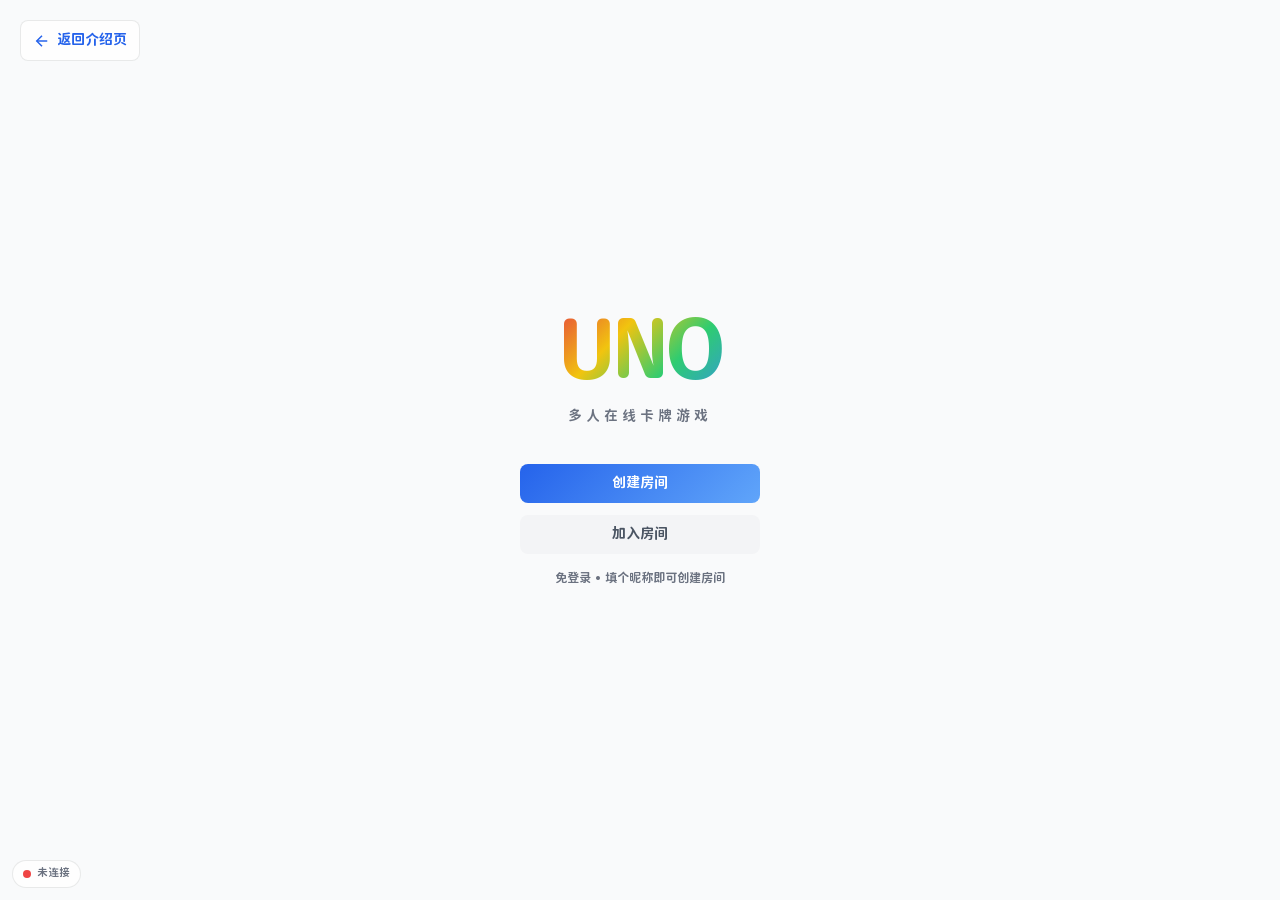
==== commit 94e3c505: "perf: 字体子集化 21MB ttf -> 1.5MB woff2（修复首屏卡加载）" ====
--- a/public/index.html
+++ b/public/index.html
@@ -9,7 +9,7 @@
 <meta name="viewport" content="width=device-width, initial-scale=1.0">
 <title>UNO 多人在线卡牌游戏</title>
 <link rel="icon" type="image/png" href="assets/favicon.jpg">
-<link rel="stylesheet" href="css/common.css?v=9">
+<link rel="stylesheet" href="css/common.css?v=10">
 <link rel="stylesheet" href="css/uno.css?v=2">
 </head>
 <body>
--- a/public/css/common.css
+++ b/public/css/common.css
@@ -9,7 +9,7 @@
 /* -------------------- 字体 -------------------- */
 @font-face {
     font-family: 'Kosugi Maru';
-    src: url('../assets/fonts/main-font.ttf') format('truetype');
+    src: url('../assets/fonts/main-font.woff2') format('woff2');
     font-weight: normal;
     font-style: normal;
     font-display: swap;
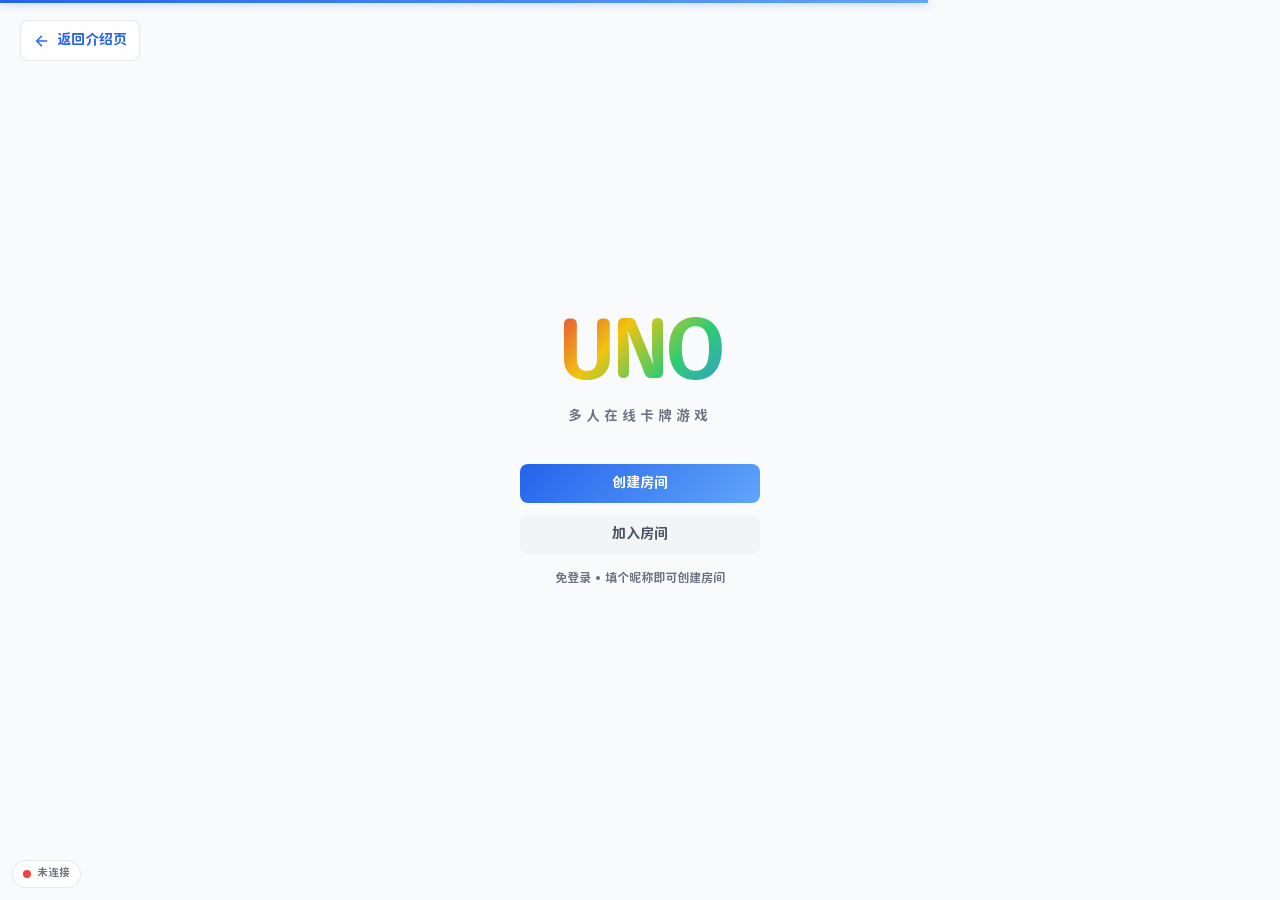
==== commit 75cd0f4a: "perf(load): 进度条改为真实加载进度，修复首帧起跳 问题： 1. 骨架由外链 page-load.js 创建（appendChild 到 documentElement），    脚本下载执" ====
--- a/public/index.html
+++ b/public/index.html
@@ -4,15 +4,23 @@
     <script src="js/theme-preinit.js?v=1"></script>
     <link rel="stylesheet" href="css/theme-light.css?v=4">
     <link rel="stylesheet" href="css/theme-dark.css?v=7">
+    <!-- 进度条骨架内联：<body> 首个子节点，HTML 解析到即渲染，零延迟可见。
+         注意：不能 appendChild 到 documentElement（<html> 下的非 head/body 子节点
+         会被解析器移除重挂，导致进度条中途重置）。 -->
+    <style>
+        .page-loading-bar{position:fixed;top:0;left:0;width:0;height:3px;background:linear-gradient(90deg,#3a65c2,#6b8fd8,#3a65c2);background-size:200% 100%;z-index:2147483647;pointer-events:none;box-shadow:0 0 8px rgba(58,101,194,.5);transition:opacity .35s ease-out}
+    </style>
+    <script>window.__loadStart = (window.performance && performance.now) ? performance.now() : Date.now();</script>
+    <script src="js/page-load.js?v=7"></script>
 <meta charset="UTF-8">
-<script src="js/page-load.js?v=6"></script>
 <meta name="viewport" content="width=device-width, initial-scale=1.0">
 <title>UNO 多人在线卡牌游戏</title>
 <link rel="icon" type="image/png" href="assets/favicon.jpg">
-<link rel="stylesheet" href="css/common.css?v=10">
-<link rel="stylesheet" href="css/uno.css?v=2">
+<link rel="stylesheet" href="css/common.css?v=11">
+<link rel="stylesheet" href="css/uno.css?v=3">
 </head>
 <body>
+<div class="page-loading-bar" id="page-loading-bar" style="width:0%"></div>
 <div class="beijing"></div>
 <div class="background"></div>
 
--- a/public/css/common.css
+++ b/public/css/common.css
@@ -425,7 +425,9 @@
 }
 
 /* -------------------- 页面加载效果 -------------------- */
-/* 顶部进度条 */
+/* 顶部进度条：样式以内联 <style> 为准（见 index.html），此处仅作兜底。
+   关键：transition 只作用于 opacity，宽度必须由 JS 逐帧设置，
+   若给 width 加 transition，多帧连续赋值会被合并成一次跳动。 */
 .page-loading-bar {
     position: fixed;
     top: 0;
@@ -434,40 +436,22 @@
     height: 3px;
     background: linear-gradient(90deg, var(--primary), var(--primary-light), var(--primary));
     background-size: 200% 100%;
-    z-index: 99999;
-    transition: width 0.3s ease;
+    z-index: 2147483647;
+    pointer-events: none;
     box-shadow: 0 0 8px color-mix(in srgb, var(--primary) 50%, transparent);
-}
-
-.page-loading-bar.loading {
-    width: 70%;
-    transition: width 1.2s cubic-bezier(0.4, 0, 0.2, 1);
-    animation: page-loading-shimmer 1.5s linear infinite;
-}
-
-.page-loading-bar.finishing {
-    width: 100%;
-    transition: width 0.3s ease;
-    animation: none;
+    transition: opacity 0.35s ease-out;
 }
 
 .page-loading-bar.done {
     opacity: 0;
-    transition: opacity 0.4s ease 0.1s;
-    animation: none;
-}
-
-@keyframes page-loading-shimmer {
-    0% { background-position: 200% 0; }
-    100% { background-position: -200% 0; }
+    transition: opacity 0.35s ease-out;
 }
 
 /* 内容元素入场/退场动画（统一：opacity 50%→100% + 轻微上移，非线性缓动，≤1s） */
 
-/* 加载阶段立即隐藏 body 下所有主要内容，避免脚本标记前的闪烁 */
-html[data-page-state="loading"] body > :not(.beijing):not(.background):not(.dock-nav):not(.page-loading-bar):not(script):not(style):not(link) {
-    opacity: 0;
-}
+/* 注：页面初始不再做 opacity 预隐藏——HTML 内容本身在首帧即可见，
+   预隐藏依赖后加载的 CSS 覆盖来解除，存在竞态（CSS 未就绪时会白屏），
+   改为内容直接可见 + 进度条收尾时做一次淡入增强。 */
 
 .page-transition-target {
     transition: opacity 0.6s cubic-bezier(0.22, 1, 0.36, 1),
@@ -514,13 +498,8 @@
 
 /* -------------------- 减少动画偏好 -------------------- */
 @media (prefers-reduced-motion: reduce) {
-    .page-loading-bar,
-    .page-loading-bar.loading,
-    .page-loading-bar.finishing {
-        animation: none !important;
-        transition: width 0.15s ease !important;
-    }
-
+    /* 注意：不能给 .page-loading-bar 加 width 的 transition，
+       否则 JS 逐帧赋宽会被浏览器合并成一次跳变。 */
     .page-loading-bar.done {
         transition: opacity 0.1s ease !important;
     }
@@ -531,7 +510,6 @@
         transform: none !important;
     }
 
-    html[data-page-state="loading"] body > :not(.beijing):not(.background):not(.dock-nav):not(.page-loading-bar):not(script):not(style):not(link),
     .page-transition-target,
     html[data-page-state="revealing"] .page-transition-target,
     html[data-page-state="revealing"] .page-transition-target.is-revealed,
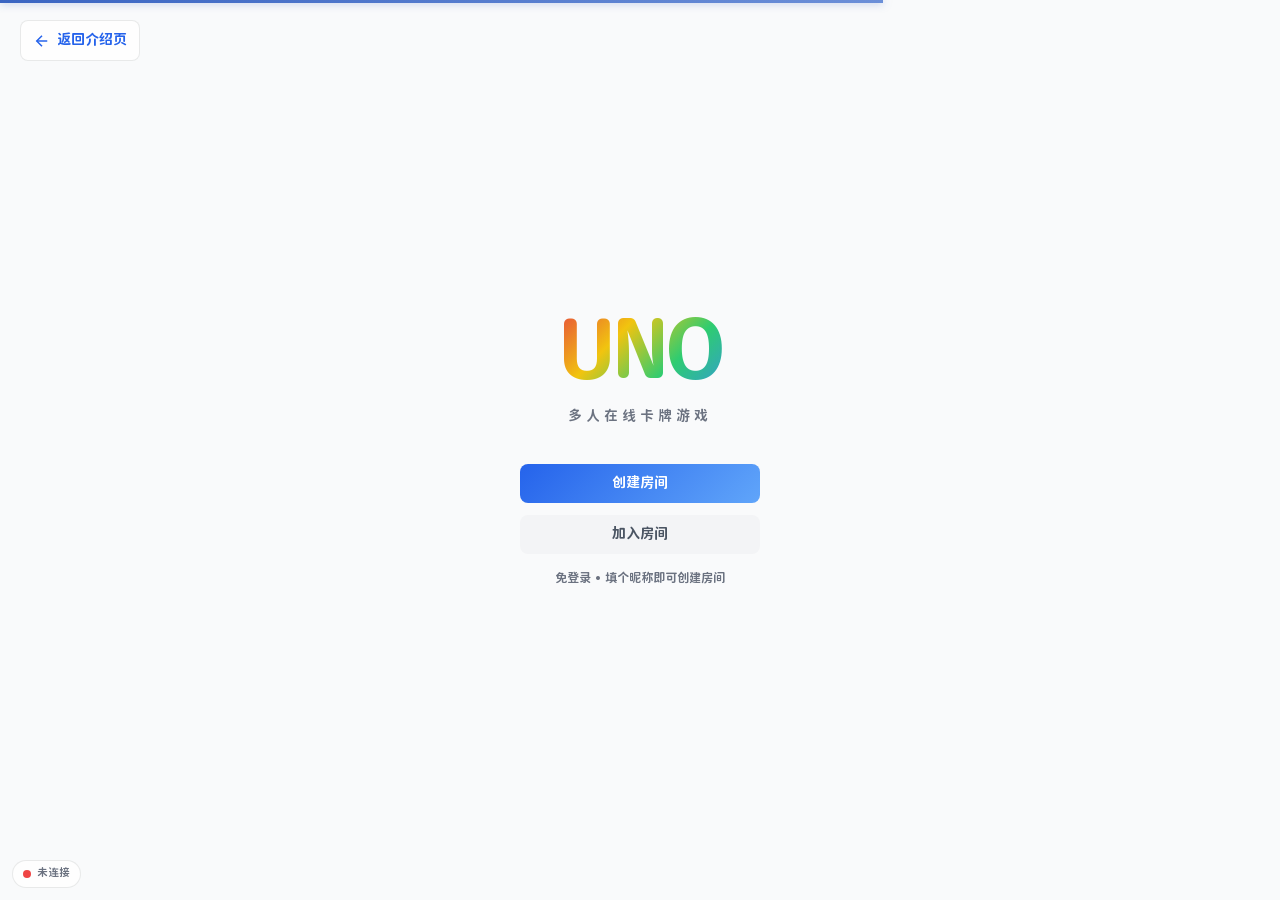
==== commit a6bf135d: "fix(load): 进度条严格从 0% 开始，并修复重复创建出两个进度条 一、从零开始 - START 由 4 改为 0，JS 不再把进度条推到 4% 的起点偏移 - 时间兜底曲线时长 3000ms" ====
--- a/public/index.html
+++ b/public/index.html
@@ -11,7 +11,7 @@
         .page-loading-bar{position:fixed;top:0;left:0;width:0;height:3px;background:linear-gradient(90deg,#3a65c2,#6b8fd8,#3a65c2);background-size:200% 100%;z-index:2147483647;pointer-events:none;box-shadow:0 0 8px rgba(58,101,194,.5);transition:opacity .35s ease-out}
     </style>
     <script>window.__loadStart = (window.performance && performance.now) ? performance.now() : Date.now();</script>
-    <script src="js/page-load.js?v=7"></script>
+    <script src="js/page-load.js?v=8"></script>
 <meta charset="UTF-8">
 <meta name="viewport" content="width=device-width, initial-scale=1.0">
 <title>UNO 多人在线卡牌游戏</title>
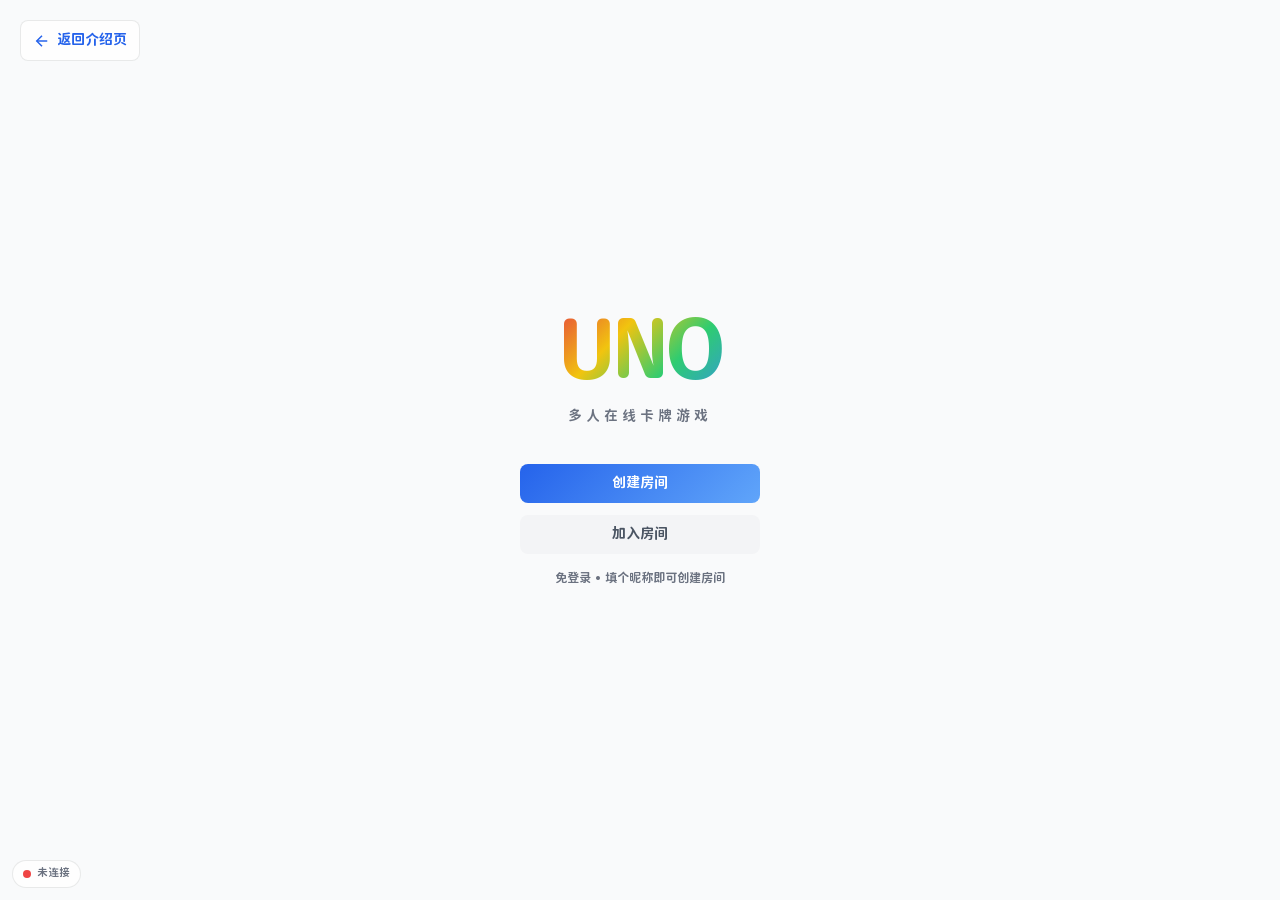
==== commit f2014e61: "fix(load): 进度条严格与 window.load 对齐（同步主站全量重写） 修复两个问题： 1. 「页面加载完了进度条还在移动」—— 删掉 MIN_SHOW 人为延迟，    收尾唯一入口改" ====
--- a/public/index.html
+++ b/public/index.html
@@ -11,7 +11,7 @@
         .page-loading-bar{position:fixed;top:0;left:0;width:0;height:3px;background:linear-gradient(90deg,#3a65c2,#6b8fd8,#3a65c2);background-size:200% 100%;z-index:2147483647;pointer-events:none;box-shadow:0 0 8px rgba(58,101,194,.5);transition:opacity .35s ease-out}
     </style>
     <script>window.__loadStart = (window.performance && performance.now) ? performance.now() : Date.now();</script>
-    <script src="js/page-load.js?v=8"></script>
+    <script src="js/page-load.js?v=10"></script>
 <meta charset="UTF-8">
 <meta name="viewport" content="width=device-width, initial-scale=1.0">
 <title>UNO 多人在线卡牌游戏</title>
